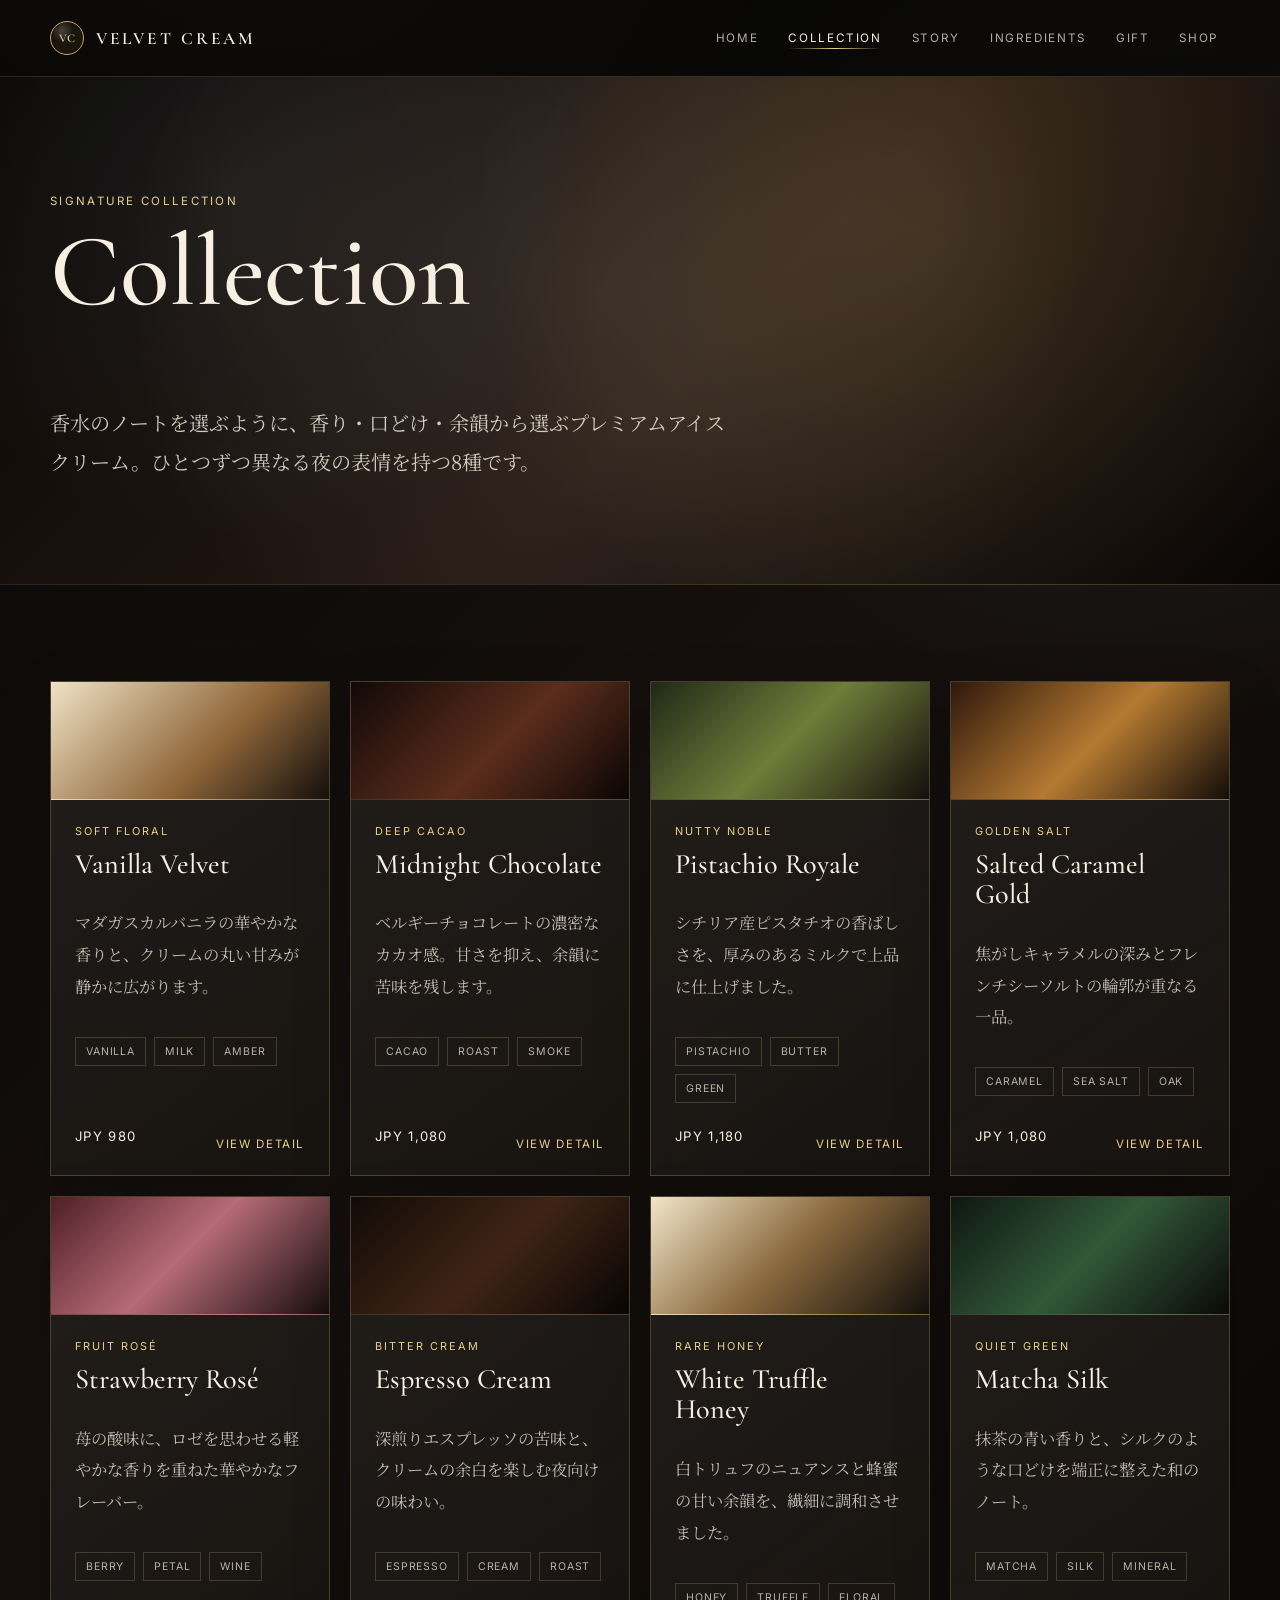
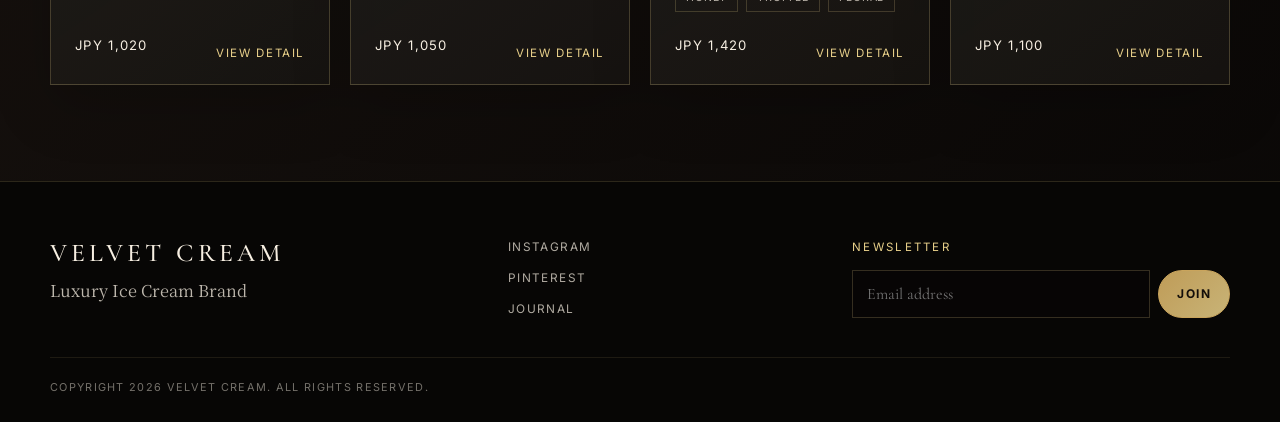
==== collection.html @ 35f9cb6b "Initial commit for VELVET CREAM website" ====
<!DOCTYPE html>
<html lang="ja">
<head>
  <meta charset="UTF-8">
  <meta name="viewport" content="width=device-width, initial-scale=1.0">
  <title>Collection | VELVET CREAM</title>
  <link rel="preconnect" href="https://fonts.googleapis.com">
  <link rel="preconnect" href="https://fonts.gstatic.com" crossorigin>
  <link href="https://fonts.googleapis.com/css2?family=Cormorant+Garamond:wght@400;500;600&family=Inter:wght@400;500;700&family=Noto+Serif+JP:wght@400;600&display=swap" rel="stylesheet">
  <link rel="stylesheet" href="styles.css">
</head>
<body><div class="site-shell">
  <header class="topbar"><div class="nav-wrap"><a class="brand-mark" href="index.html"><span class="brand-seal">VC</span>VELVET CREAM</a><button class="menu-toggle" type="button" aria-label="Open menu" aria-expanded="false"><span></span><span></span><span></span></button><nav class="main-nav"><a href="index.html">Home</a><a class="active" href="collection.html">Collection</a><a href="story.html">Story</a><a href="ingredients.html">Ingredients</a><a href="gift.html">Gift</a><a href="shop.html">Shop</a></nav></div></header>
  <main>
    <section class="page-hero"><div class="section reveal"><p class="eyebrow">Signature Collection</p><h1>Collection</h1><p class="jp lead">香水のノートを選ぶように、香り・口どけ・余韻から選ぶプレミアムアイスクリーム。ひとつずつ異なる夜の表情を持つ8種です。</p></div></section>
    <section class="section">
      <div class="card-grid four">
        <article class="flavor-card reveal" style="--swatch:linear-gradient(135deg,#efe2c5,#8e6539 58%,#15100d);"><div class="swatch"></div><p class="meta">Soft Floral</p><h3>Vanilla Velvet</h3><p class="jp">マダガスカルバニラの華やかな香りと、クリームの丸い甘みが静かに広がります。</p><div class="notes"><span>Vanilla</span><span>Milk</span><span>Amber</span></div><div class="card-foot"><span class="price">JPY 980</span><a class="soft-link" href="#">View Detail</a></div></article>
        <article class="flavor-card reveal" style="--swatch:linear-gradient(135deg,#120908,#5b2d1c 54%,#0b0605);"><div class="swatch"></div><p class="meta">Deep Cacao</p><h3>Midnight Chocolate</h3><p class="jp">ベルギーチョコレートの濃密なカカオ感。甘さを抑え、余韻に苦味を残します。</p><div class="notes"><span>Cacao</span><span>Roast</span><span>Smoke</span></div><div class="card-foot"><span class="price">JPY 1,080</span><a class="soft-link" href="#">View Detail</a></div></article>
        <article class="flavor-card reveal" style="--swatch:linear-gradient(135deg,#202817,#6f7d3a 50%,#15100d);"><div class="swatch"></div><p class="meta">Nutty Noble</p><h3>Pistachio Royale</h3><p class="jp">シチリア産ピスタチオの香ばしさを、厚みのあるミルクで上品に仕上げました。</p><div class="notes"><span>Pistachio</span><span>Butter</span><span>Green</span></div><div class="card-foot"><span class="price">JPY 1,180</span><a class="soft-link" href="#">View Detail</a></div></article>
        <article class="flavor-card reveal" style="--swatch:linear-gradient(135deg,#2f180c,#b47a32 52%,#130d08);"><div class="swatch"></div><p class="meta">Golden Salt</p><h3>Salted Caramel Gold</h3><p class="jp">焦がしキャラメルの深みとフレンチシーソルトの輪郭が重なる一品。</p><div class="notes"><span>Caramel</span><span>Sea Salt</span><span>Oak</span></div><div class="card-foot"><span class="price">JPY 1,080</span><a class="soft-link" href="#">View Detail</a></div></article>
        <article class="flavor-card reveal" style="--swatch:linear-gradient(135deg,#4f1f26,#b66b77 48%,#160d0c);"><div class="swatch"></div><p class="meta">Fruit Rosé</p><h3>Strawberry Rosé</h3><p class="jp">苺の酸味に、ロゼを思わせる軽やかな香りを重ねた華やかなフレーバー。</p><div class="notes"><span>Berry</span><span>Petal</span><span>Wine</span></div><div class="card-foot"><span class="price">JPY 1,020</span><a class="soft-link" href="#">View Detail</a></div></article>
        <article class="flavor-card reveal" style="--swatch:linear-gradient(135deg,#120b07,#3f2415 52%,#090605);"><div class="swatch"></div><p class="meta">Bitter Cream</p><h3>Espresso Cream</h3><p class="jp">深煎りエスプレッソの苦味と、クリームの余白を楽しむ夜向けの味わい。</p><div class="notes"><span>Espresso</span><span>Cream</span><span>Roast</span></div><div class="card-foot"><span class="price">JPY 1,050</span><a class="soft-link" href="#">View Detail</a></div></article>
        <article class="flavor-card reveal" style="--swatch:linear-gradient(135deg,#f1e5c8,#88673c 50%,#13100d);"><div class="swatch"></div><p class="meta">Rare Honey</p><h3>White Truffle Honey</h3><p class="jp">白トリュフのニュアンスと蜂蜜の甘い余韻を、繊細に調和させました。</p><div class="notes"><span>Honey</span><span>Truffle</span><span>Floral</span></div><div class="card-foot"><span class="price">JPY 1,420</span><a class="soft-link" href="#">View Detail</a></div></article>
        <article class="flavor-card reveal" style="--swatch:linear-gradient(135deg,#0e1710,#315839 50%,#0b0907);"><div class="swatch"></div><p class="meta">Quiet Green</p><h3>Matcha Silk</h3><p class="jp">抹茶の青い香りと、シルクのような口どけを端正に整えた和のノート。</p><div class="notes"><span>Matcha</span><span>Silk</span><span>Mineral</span></div><div class="card-foot"><span class="price">JPY 1,100</span><a class="soft-link" href="#">View Detail</a></div></article>
      </div>
    </section>
  </main>
  <footer class="footer"><div class="footer-inner"><div><h2>VELVET CREAM</h2><p class="jp">Luxury Ice Cream Brand</p></div><div class="socials"><a href="#">Instagram</a><a href="#">Pinterest</a><a href="#">Journal</a></div><div><p class="eyebrow">Newsletter</p><form class="newsletter"><input type="email" placeholder="Email address"><button class="btn" type="button">Join</button></form></div></div><div class="copyright">Copyright 2026 VELVET CREAM. All Rights Reserved.</div></footer>
</div><script src="script.js"></script></body></html>
---- styles.css ----
:root {
  --black: #080706;
  --black-soft: #12100e;
  --brown: #261812;
  --brown-soft: #3a261b;
  --cream: #f7efe2;
  --beige: #d9c7a8;
  --gold: #c9a45c;
  --gold-bright: #e8d08a;
  --ice: #a9d8e8;
  --muted: #b8aa94;
  --line: rgba(232, 208, 138, 0.22);
  --shadow: 0 26px 80px rgba(0, 0, 0, 0.36);
}

* {
  box-sizing: border-box;
}

html {
  scroll-behavior: smooth;
}

body {
  margin: 0;
  background:
    radial-gradient(circle at 20% -10%, rgba(201, 164, 92, 0.16), transparent 34rem),
    radial-gradient(circle at 90% 14%, rgba(169, 216, 232, 0.08), transparent 28rem),
    linear-gradient(135deg, var(--black), #15100d 44%, #090706);
  color: var(--cream);
  font-family: "Cormorant Garamond", Georgia, serif;
  letter-spacing: 0;
  overflow-x: hidden;
}

body.menu-open {
  overflow: hidden;
}

a {
  color: inherit;
  text-decoration: none;
}

button,
input,
select,
textarea {
  font: inherit;
}

.site-shell {
  min-height: 100vh;
  opacity: 0;
  animation: pageFade 900ms ease forwards;
}

@keyframes pageFade {
  to { opacity: 1; }
}

.topbar {
  position: fixed;
  inset: 0 0 auto;
  z-index: 50;
  border-bottom: 1px solid rgba(232, 208, 138, 0.16);
  background: rgba(8, 7, 6, 0.74);
  backdrop-filter: blur(18px);
}

.nav-wrap {
  width: min(1180px, calc(100% - 40px));
  min-height: 76px;
  margin: 0 auto;
  display: flex;
  align-items: center;
  justify-content: space-between;
  gap: 28px;
}

.brand-mark {
  display: inline-flex;
  align-items: center;
  gap: 12px;
  letter-spacing: 0.18em;
  font-size: 1.08rem;
  font-weight: 600;
  text-transform: uppercase;
}

.brand-seal {
  width: 34px;
  height: 34px;
  border: 1px solid var(--gold);
  border-radius: 50%;
  display: grid;
  place-items: center;
  color: var(--gold-bright);
  font-size: 0.74rem;
  letter-spacing: 0;
  background: radial-gradient(circle at 35% 28%, rgba(255,255,255,0.2), transparent 36%), rgba(201,164,92,0.08);
}

.main-nav {
  display: flex;
  align-items: center;
  gap: 6px;
}

.main-nav a {
  position: relative;
  padding: 10px 12px;
  color: rgba(247, 239, 226, 0.72);
  font-family: Inter, Arial, sans-serif;
  font-size: 0.73rem;
  letter-spacing: 0.14em;
  text-transform: uppercase;
  transition: color 220ms ease;
}

.main-nav a::after {
  content: "";
  position: absolute;
  left: 12px;
  right: 12px;
  bottom: 6px;
  height: 1px;
  background: linear-gradient(90deg, transparent, var(--gold-bright), transparent);
  transform: scaleX(0);
  transition: transform 260ms ease;
}

.main-nav a:hover,
.main-nav a.active {
  color: var(--cream);
}

.main-nav a:hover::after,
.main-nav a.active::after {
  transform: scaleX(1);
}

.menu-toggle {
  display: none;
  width: 42px;
  height: 42px;
  border: 1px solid var(--line);
  background: rgba(247, 239, 226, 0.04);
  color: var(--cream);
  border-radius: 50%;
  cursor: pointer;
}

.menu-toggle span {
  display: block;
  width: 18px;
  height: 1px;
  margin: 5px auto;
  background: var(--cream);
  transition: transform 220ms ease, opacity 220ms ease;
}

.menu-open .menu-toggle span:nth-child(1) {
  transform: translateY(6px) rotate(45deg);
}

.menu-open .menu-toggle span:nth-child(2) {
  opacity: 0;
}

.menu-open .menu-toggle span:nth-child(3) {
  transform: translateY(-6px) rotate(-45deg);
}

main {
  padding-top: 76px;
}

.section {
  width: min(1180px, calc(100% - 40px));
  margin: 0 auto;
  padding: 96px 0;
}

.section.compact {
  padding: 64px 0;
}

.eyebrow {
  margin: 0 0 16px;
  color: var(--gold-bright);
  font-family: Inter, Arial, sans-serif;
  font-size: 0.72rem;
  letter-spacing: 0.2em;
  text-transform: uppercase;
}

h1,
h2,
h3,
p {
  margin-top: 0;
}

h1,
h2,
h3 {
  font-weight: 500;
}

h1 {
  max-width: 820px;
  font-size: clamp(3.1rem, 8vw, 7.3rem);
  line-height: 0.92;
  letter-spacing: 0;
}

h2 {
  font-size: clamp(2.3rem, 4.6vw, 4.8rem);
  line-height: 1;
}

h3 {
  font-size: clamp(1.42rem, 2.2vw, 2.2rem);
  line-height: 1.08;
}

.jp {
  color: rgba(247, 239, 226, 0.76);
  font-family: "Noto Serif JP", "Hiragino Mincho ProN", serif;
  font-size: 1.02rem;
  line-height: 1.95;
}

.lead {
  max-width: 680px;
  color: rgba(247, 239, 226, 0.82);
  font-size: clamp(1.04rem, 2vw, 1.26rem);
}

.hero {
  position: relative;
  min-height: calc(100vh - 76px);
  display: grid;
  align-items: center;
  overflow: hidden;
  border-bottom: 1px solid rgba(232, 208, 138, 0.12);
}

.hero::before {
  content: "";
  position: absolute;
  inset: -20%;
  background:
    radial-gradient(circle at 24% 26%, rgba(201, 164, 92, 0.34), transparent 26rem),
    radial-gradient(circle at 74% 38%, rgba(247, 239, 226, 0.14), transparent 22rem),
    radial-gradient(circle at 62% 80%, rgba(169, 216, 232, 0.12), transparent 24rem),
    linear-gradient(120deg, rgba(8,7,6,0.96), rgba(38,24,18,0.72), rgba(8,7,6,0.9));
  animation: lightDrift 14s ease-in-out infinite alternate;
}

.hero::after {
  content: "";
  position: absolute;
  inset: 0;
  background:
    linear-gradient(90deg, rgba(8,7,6,0.92) 0%, rgba(8,7,6,0.52) 52%, rgba(8,7,6,0.84) 100%),
    repeating-linear-gradient(90deg, rgba(247,239,226,0.025) 0 1px, transparent 1px 84px);
  pointer-events: none;
}

@keyframes lightDrift {
  from { transform: translate3d(-1.6%, -1%, 0) scale(1); }
  to { transform: translate3d(2.2%, 1.4%, 0) scale(1.04); }
}

.hero-inner {
  position: relative;
  z-index: 2;
  width: min(1180px, calc(100% - 40px));
  margin: 0 auto;
  padding: 70px 0 80px;
  display: grid;
  grid-template-columns: minmax(0, 1.06fr) minmax(320px, 0.72fr);
  gap: 54px;
  align-items: center;
}

.hero-copy {
  max-width: 760px;
}

.hero-actions,
.button-row {
  display: flex;
  flex-wrap: wrap;
  gap: 14px;
  margin-top: 34px;
}

.btn {
  display: inline-flex;
  align-items: center;
  justify-content: center;
  min-height: 48px;
  padding: 0 24px;
  border: 1px solid var(--gold);
  border-radius: 999px;
  background: linear-gradient(135deg, rgba(201,164,92,0.95), rgba(232,208,138,0.86));
  color: #130e09;
  font-family: Inter, Arial, sans-serif;
  font-size: 0.75rem;
  font-weight: 700;
  letter-spacing: 0.12em;
  text-transform: uppercase;
  box-shadow: 0 0 0 rgba(232,208,138,0);
  transition: transform 220ms ease, box-shadow 220ms ease, border-color 220ms ease;
}

.btn:hover {
  transform: translateY(-2px);
  box-shadow: 0 0 34px rgba(232, 208, 138, 0.24);
}

.btn.secondary {
  background: rgba(247, 239, 226, 0.03);
  color: var(--cream);
  border-color: rgba(232, 208, 138, 0.42);
}

.btn.secondary:hover {
  border-color: var(--gold-bright);
}

.product-portrait {
  position: relative;
  min-height: 560px;
  display: grid;
  place-items: center;
}

.pint {
  position: relative;
  width: min(360px, 82vw);
  aspect-ratio: 0.68;
  border: 1px solid rgba(232, 208, 138, 0.34);
  border-radius: 50% 50% 12px 12px / 10% 10% 12px 12px;
  background:
    radial-gradient(ellipse at 42% 12%, rgba(247,239,226,0.42), transparent 22%),
    linear-gradient(115deg, rgba(247,239,226,0.13), transparent 28%),
    linear-gradient(150deg, #1d120d, #392216 50%, #100b08);
  box-shadow: var(--shadow), inset 0 0 70px rgba(201,164,92,0.12);
  overflow: hidden;
}

.pint::before {
  content: "";
  position: absolute;
  left: -5%;
  right: -5%;
  top: 11%;
  height: 20%;
  border-block: 1px solid rgba(232, 208, 138, 0.35);
  background: linear-gradient(90deg, rgba(201,164,92,0.08), rgba(247,239,226,0.16), rgba(201,164,92,0.08));
}

.pint-label {
  position: absolute;
  inset: 35% 12% auto;
  min-height: 180px;
  display: grid;
  place-items: center;
  text-align: center;
  border: 1px solid rgba(232, 208, 138, 0.36);
  background: rgba(8,7,6,0.42);
}

.pint-label strong {
  display: block;
  font-size: 2.05rem;
  line-height: 0.95;
  letter-spacing: 0.14em;
  text-transform: uppercase;
}

.pint-label span {
  display: block;
  margin-top: 18px;
  color: var(--gold-bright);
  font-family: Inter, Arial, sans-serif;
  font-size: 0.66rem;
  letter-spacing: 0.2em;
  text-transform: uppercase;
}

.orbital-note {
  position: absolute;
  width: 142px;
  min-height: 142px;
  display: grid;
  place-items: center;
  padding: 18px;
  border: 1px solid rgba(232, 208, 138, 0.24);
  border-radius: 50%;
  background: rgba(8, 7, 6, 0.5);
  color: rgba(247,239,226,0.75);
  font-family: Inter, Arial, sans-serif;
  font-size: 0.62rem;
  letter-spacing: 0.16em;
  line-height: 1.6;
  text-align: center;
  text-transform: uppercase;
  backdrop-filter: blur(10px);
}

.orbital-note.one { left: 0; top: 16%; }
.orbital-note.two { right: 0; bottom: 20%; border-color: rgba(169,216,232,0.26); }

.split,
.two-col {
  display: grid;
  grid-template-columns: 0.9fr 1.1fr;
  gap: 64px;
  align-items: start;
}

.section-head {
  display: flex;
  justify-content: space-between;
  align-items: end;
  gap: 32px;
  margin-bottom: 36px;
}

.section-head p {
  max-width: 520px;
}

.card-grid {
  display: grid;
  grid-template-columns: repeat(3, minmax(0, 1fr));
  gap: 20px;
}

.card-grid.four {
  grid-template-columns: repeat(4, minmax(0, 1fr));
}

.lux-card,
.flavor-card,
.gift-card,
.ingredient-card,
.info-panel,
.form-panel {
  position: relative;
  border: 1px solid var(--line);
  background:
    linear-gradient(145deg, rgba(247,239,226,0.07), rgba(247,239,226,0.02)),
    rgba(18, 16, 14, 0.78);
  box-shadow: 0 22px 55px rgba(0,0,0,0.18);
  transition: transform 260ms ease, border-color 260ms ease, box-shadow 260ms ease;
}

.lux-card:hover,
.flavor-card:hover,
.gift-card:hover,
.ingredient-card:hover {
  transform: translateY(-6px);
  border-color: rgba(232,208,138,0.48);
  box-shadow: 0 30px 70px rgba(0,0,0,0.32);
}

.lux-card {
  min-height: 250px;
  padding: 28px;
}

.texture-top {
  height: 132px;
  margin: -28px -28px 26px;
  border-bottom: 1px solid var(--line);
  background:
    radial-gradient(circle at 32% 38%, rgba(247,239,226,0.3), transparent 24%),
    radial-gradient(circle at 72% 42%, rgba(201,164,92,0.24), transparent 26%),
    linear-gradient(135deg, #21140f, #64412a 48%, #100b08);
}

.texture-top.chocolate { background: radial-gradient(circle at 38% 38%, rgba(232,208,138,0.18), transparent 26%), linear-gradient(135deg, #160c08, #4b2818 54%, #0b0705); }
.texture-top.gold { background: radial-gradient(circle at 70% 34%, rgba(247,239,226,0.24), transparent 24%), linear-gradient(135deg, #2b1a0e, #9a6a2e 52%, #17100a); }
.texture-top.ice { background: radial-gradient(circle at 34% 36%, rgba(169,216,232,0.36), transparent 22%), linear-gradient(135deg, #101516, #3c4c48 52%, #0d0907); }

.meta {
  color: var(--gold-bright);
  font-family: Inter, Arial, sans-serif;
  font-size: 0.68rem;
  letter-spacing: 0.18em;
  text-transform: uppercase;
}

.price {
  color: var(--cream);
  font-family: Inter, Arial, sans-serif;
  font-size: 0.82rem;
  letter-spacing: 0.1em;
}

.soft-link {
  display: inline-flex;
  margin-top: 16px;
  color: var(--gold-bright);
  font-family: Inter, Arial, sans-serif;
  font-size: 0.72rem;
  letter-spacing: 0.14em;
  text-transform: uppercase;
}

.mood-grid {
  display: grid;
  grid-template-columns: 1.2fr 0.8fr 1fr;
  grid-auto-rows: 180px;
  gap: 18px;
}

.mood {
  position: relative;
  overflow: hidden;
  border: 1px solid var(--line);
  background:
    radial-gradient(circle at var(--x, 50%) var(--y, 50%), rgba(247,239,226,0.22), transparent 24%),
    linear-gradient(135deg, var(--a, #1d120d), var(--b, #614026));
}

.mood.large {
  grid-row: span 2;
}

.mood::after {
  content: attr(data-label);
  position: absolute;
  left: 20px;
  bottom: 18px;
  color: rgba(247,239,226,0.75);
  font-family: Inter, Arial, sans-serif;
  font-size: 0.68rem;
  letter-spacing: 0.16em;
  text-transform: uppercase;
}

.page-hero {
  position: relative;
  overflow: hidden;
  border-bottom: 1px solid rgba(232,208,138,0.12);
  background:
    radial-gradient(circle at 72% 30%, rgba(201,164,92,0.18), transparent 28rem),
    radial-gradient(circle at 18% 22%, rgba(169,216,232,0.08), transparent 22rem),
    linear-gradient(135deg, #090706, #231711 55%, #090706);
}

.page-hero::before {
  content: "";
  position: absolute;
  inset: -18%;
  background: radial-gradient(circle at 48% 44%, rgba(247,239,226,0.1), transparent 30rem);
  animation: lightDrift 16s ease-in-out infinite alternate;
}

.page-hero .section {
  position: relative;
  z-index: 1;
  padding-top: 118px;
  padding-bottom: 82px;
}

.flavor-card,
.ingredient-card,
.gift-card {
  min-height: 390px;
  padding: 24px;
  display: flex;
  flex-direction: column;
}

.flavor-card .swatch,
.ingredient-card .swatch,
.gift-card .swatch {
  height: 118px;
  margin: -24px -24px 24px;
  border-bottom: 1px solid var(--line);
  background: var(--swatch);
}

.notes {
  display: flex;
  flex-wrap: wrap;
  gap: 8px;
  margin: 18px 0;
}

.notes span {
  border: 1px solid rgba(232,208,138,0.2);
  padding: 7px 10px;
  color: rgba(247,239,226,0.72);
  font-family: Inter, Arial, sans-serif;
  font-size: 0.66rem;
  letter-spacing: 0.08em;
  text-transform: uppercase;
}

.card-foot {
  margin-top: auto;
  display: flex;
  justify-content: space-between;
  align-items: center;
  gap: 14px;
}

.timeline {
  display: grid;
  gap: 18px;
}

.timeline-item {
  display: grid;
  grid-template-columns: 160px 1fr;
  gap: 28px;
  padding: 28px 0;
  border-top: 1px solid var(--line);
}

.timeline-item:last-child {
  border-bottom: 1px solid var(--line);
}

.timeline-item strong {
  color: var(--gold-bright);
  font-family: Inter, Arial, sans-serif;
  font-size: 0.74rem;
  letter-spacing: 0.16em;
  text-transform: uppercase;
}

.quote-band,
.cta-band {
  position: relative;
  overflow: hidden;
  border-block: 1px solid rgba(232,208,138,0.16);
  background:
    radial-gradient(circle at 72% 28%, rgba(169,216,232,0.08), transparent 28rem),
    linear-gradient(135deg, rgba(58,38,27,0.72), rgba(8,7,6,0.92));
}

.quote-band .section,
.cta-band .section {
  text-align: center;
}

.quote-band h2,
.cta-band h2 {
  max-width: 900px;
  margin-inline: auto;
}

.spec-list {
  display: grid;
  gap: 12px;
  margin-top: 22px;
}

.spec-row {
  display: flex;
  justify-content: space-between;
  gap: 18px;
  padding-bottom: 12px;
  border-bottom: 1px solid rgba(232,208,138,0.14);
  color: rgba(247,239,226,0.74);
  font-family: Inter, Arial, sans-serif;
  font-size: 0.76rem;
  letter-spacing: 0.08em;
  text-transform: uppercase;
}

.info-grid {
  display: grid;
  grid-template-columns: repeat(2, minmax(0, 1fr));
  gap: 20px;
}

.info-panel,
.form-panel {
  padding: 30px;
}

.faq-list details {
  border-top: 1px solid var(--line);
  padding: 18px 0;
}

.faq-list details:last-child {
  border-bottom: 1px solid var(--line);
}

.faq-list summary {
  cursor: pointer;
  color: var(--cream);
  font-family: Inter, Arial, sans-serif;
  font-size: 0.8rem;
  letter-spacing: 0.12em;
  text-transform: uppercase;
}

.faq-list p {
  margin: 14px 0 0;
}

.field-grid {
  display: grid;
  grid-template-columns: repeat(2, minmax(0, 1fr));
  gap: 14px;
}

.field {
  display: grid;
  gap: 8px;
  margin-bottom: 14px;
}

.field.full {
  grid-column: 1 / -1;
}

label {
  color: var(--gold-bright);
  font-family: Inter, Arial, sans-serif;
  font-size: 0.68rem;
  letter-spacing: 0.14em;
  text-transform: uppercase;
}

input,
select,
textarea {
  width: 100%;
  border: 1px solid rgba(232,208,138,0.2);
  background: rgba(8, 7, 6, 0.42);
  color: var(--cream);
  padding: 13px 14px;
  outline: none;
  border-radius: 0;
}

textarea {
  min-height: 126px;
  resize: vertical;
}

input:focus,
select:focus,
textarea:focus {
  border-color: rgba(232,208,138,0.58);
  box-shadow: 0 0 24px rgba(232,208,138,0.1);
}

.footer {
  border-top: 1px solid rgba(232,208,138,0.16);
  background: #070605;
}

.footer-inner {
  width: min(1180px, calc(100% - 40px));
  margin: 0 auto;
  padding: 58px 0 34px;
  display: grid;
  grid-template-columns: 1.1fr 0.8fr 1fr;
  gap: 42px;
}

.footer h2 {
  margin-bottom: 10px;
  font-size: 1.6rem;
  letter-spacing: 0.16em;
  text-transform: uppercase;
}

.footer-links,
.socials {
  display: grid;
  gap: 10px;
}

.footer a {
  color: rgba(247,239,226,0.7);
  font-family: Inter, Arial, sans-serif;
  font-size: 0.74rem;
  letter-spacing: 0.12em;
  text-transform: uppercase;
}

.newsletter {
  display: flex;
  gap: 8px;
}

.newsletter input {
  min-width: 0;
}

.newsletter .btn {
  min-height: 46px;
  padding-inline: 18px;
}

.copyright {
  width: min(1180px, calc(100% - 40px));
  margin: 0 auto;
  padding: 22px 0 28px;
  border-top: 1px solid rgba(232,208,138,0.1);
  color: rgba(247,239,226,0.46);
  font-family: Inter, Arial, sans-serif;
  font-size: 0.68rem;
  letter-spacing: 0.12em;
  text-transform: uppercase;
}

.reveal {
  opacity: 0;
  transform: translateY(22px);
  transition: opacity 720ms ease, transform 720ms ease;
}

.reveal.visible {
  opacity: 1;
  transform: translateY(0);
}

@media (max-width: 980px) {
  .menu-toggle {
    display: block;
  }

  .main-nav {
    position: fixed;
    inset: 76px 0 auto;
    display: grid;
    gap: 0;
    padding: 22px;
    border-bottom: 1px solid rgba(232,208,138,0.18);
    background: rgba(8, 7, 6, 0.96);
    transform: translateY(-120%);
    transition: transform 260ms ease;
  }

  .menu-open .main-nav {
    transform: translateY(0);
  }

  .main-nav a {
    padding: 16px 4px;
    border-bottom: 1px solid rgba(232,208,138,0.1);
  }

  .hero-inner,
  .split,
  .two-col,
  .footer-inner {
    grid-template-columns: 1fr;
  }

  .hero-inner {
    padding-top: 54px;
  }

  .product-portrait {
    min-height: 460px;
  }

  .orbital-note.one { left: 2%; top: 8%; }
  .orbital-note.two { right: 2%; bottom: 8%; }

  .card-grid,
  .card-grid.four,
  .info-grid {
    grid-template-columns: repeat(2, minmax(0, 1fr));
  }

  .mood-grid {
    grid-template-columns: 1fr 1fr;
  }
}

@media (max-width: 640px) {
  .nav-wrap,
  .section,
  .hero-inner,
  .footer-inner,
  .copyright {
    width: min(100% - 28px, 1180px);
  }

  .brand-mark {
    font-size: 0.9rem;
    gap: 9px;
  }

  .brand-seal {
    width: 30px;
    height: 30px;
  }

  .section {
    padding: 72px 0;
  }

  .page-hero .section {
    padding-top: 88px;
    padding-bottom: 66px;
  }

  .hero {
    min-height: auto;
  }

  .hero-inner {
    gap: 24px;
    padding-bottom: 56px;
  }

  h1 {
    font-size: clamp(3rem, 16vw, 4.5rem);
  }

  .product-portrait {
    min-height: 390px;
  }

  .pint {
    width: min(280px, 78vw);
  }

  .pint-label strong {
    font-size: 1.48rem;
  }

  .orbital-note {
    width: 110px;
    min-height: 110px;
    padding: 12px;
    font-size: 0.52rem;
  }

  .section-head {
    display: block;
  }

  .card-grid,
  .card-grid.four,
  .info-grid,
  .field-grid,
  .mood-grid {
    grid-template-columns: 1fr;
  }

  .mood-grid {
    grid-auto-rows: 150px;
  }

  .timeline-item {
    grid-template-columns: 1fr;
    gap: 10px;
  }

  .card-foot {
    align-items: flex-start;
    flex-direction: column;
  }

  .newsletter {
    display: grid;
  }
}
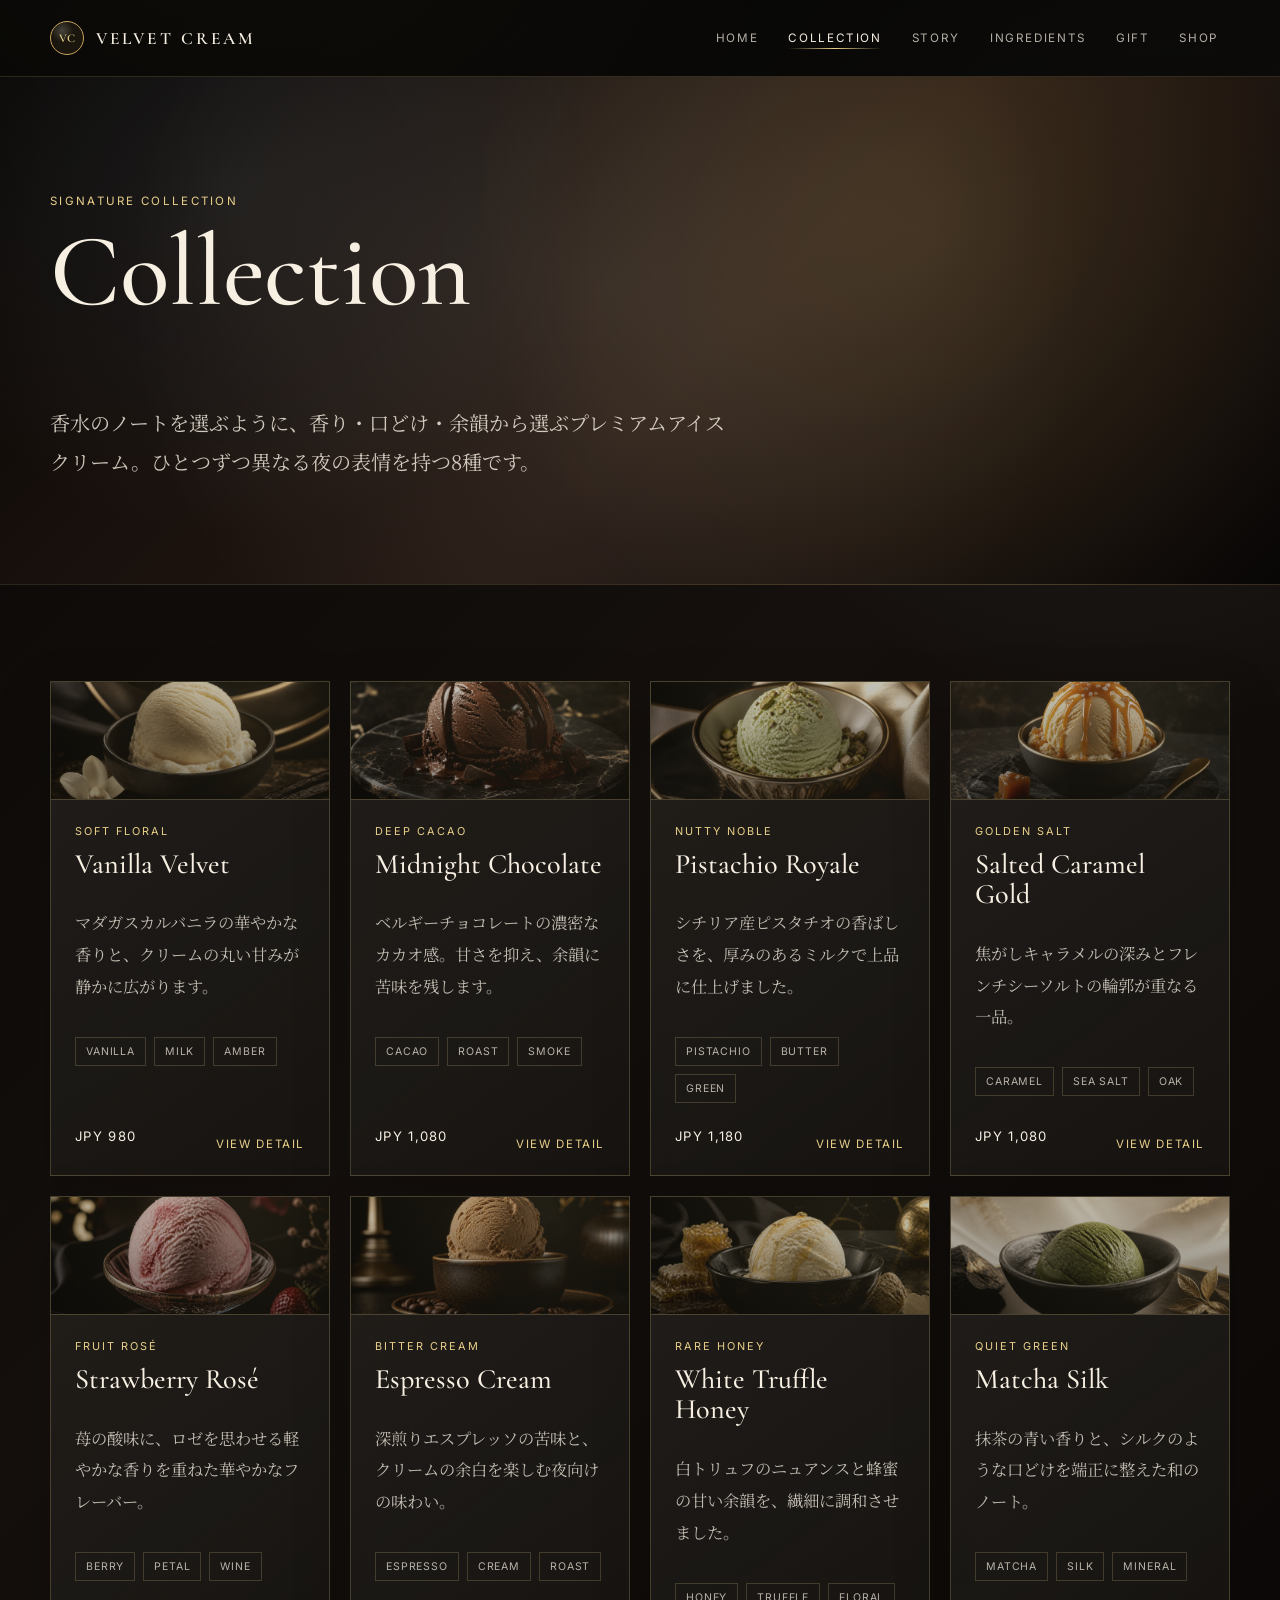
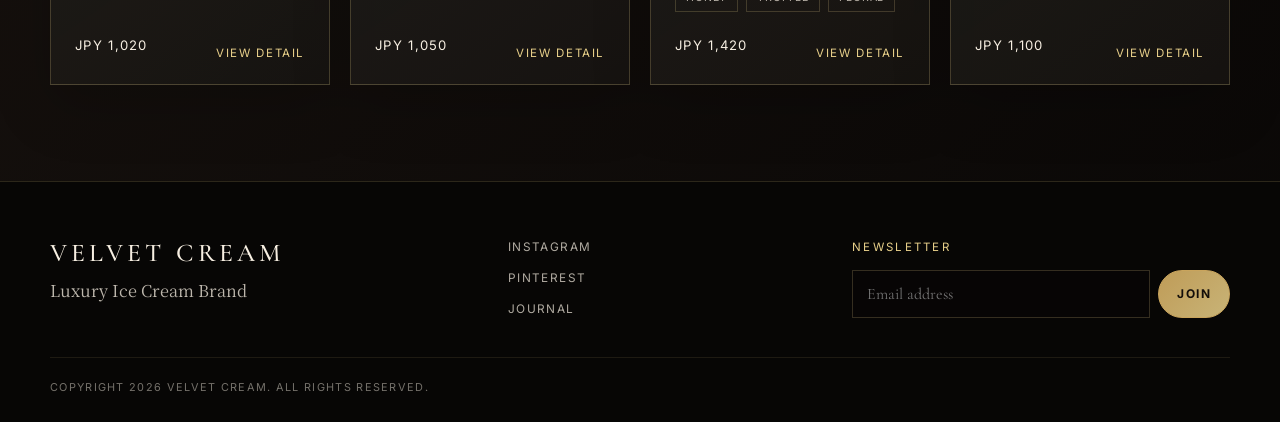
==== commit dea61125: "Add luxury visual assets for VELVET CREAM" ====
--- a/collection.html
+++ b/collection.html
@@ -15,14 +15,14 @@
     <section class="page-hero"><div class="section reveal"><p class="eyebrow">Signature Collection</p><h1>Collection</h1><p class="jp lead">香水のノートを選ぶように、香り・口どけ・余韻から選ぶプレミアムアイスクリーム。ひとつずつ異なる夜の表情を持つ8種です。</p></div></section>
     <section class="section">
       <div class="card-grid four">
-        <article class="flavor-card reveal" style="--swatch:linear-gradient(135deg,#efe2c5,#8e6539 58%,#15100d);"><div class="swatch"></div><p class="meta">Soft Floral</p><h3>Vanilla Velvet</h3><p class="jp">マダガスカルバニラの華やかな香りと、クリームの丸い甘みが静かに広がります。</p><div class="notes"><span>Vanilla</span><span>Milk</span><span>Amber</span></div><div class="card-foot"><span class="price">JPY 980</span><a class="soft-link" href="#">View Detail</a></div></article>
-        <article class="flavor-card reveal" style="--swatch:linear-gradient(135deg,#120908,#5b2d1c 54%,#0b0605);"><div class="swatch"></div><p class="meta">Deep Cacao</p><h3>Midnight Chocolate</h3><p class="jp">ベルギーチョコレートの濃密なカカオ感。甘さを抑え、余韻に苦味を残します。</p><div class="notes"><span>Cacao</span><span>Roast</span><span>Smoke</span></div><div class="card-foot"><span class="price">JPY 1,080</span><a class="soft-link" href="#">View Detail</a></div></article>
-        <article class="flavor-card reveal" style="--swatch:linear-gradient(135deg,#202817,#6f7d3a 50%,#15100d);"><div class="swatch"></div><p class="meta">Nutty Noble</p><h3>Pistachio Royale</h3><p class="jp">シチリア産ピスタチオの香ばしさを、厚みのあるミルクで上品に仕上げました。</p><div class="notes"><span>Pistachio</span><span>Butter</span><span>Green</span></div><div class="card-foot"><span class="price">JPY 1,180</span><a class="soft-link" href="#">View Detail</a></div></article>
-        <article class="flavor-card reveal" style="--swatch:linear-gradient(135deg,#2f180c,#b47a32 52%,#130d08);"><div class="swatch"></div><p class="meta">Golden Salt</p><h3>Salted Caramel Gold</h3><p class="jp">焦がしキャラメルの深みとフレンチシーソルトの輪郭が重なる一品。</p><div class="notes"><span>Caramel</span><span>Sea Salt</span><span>Oak</span></div><div class="card-foot"><span class="price">JPY 1,080</span><a class="soft-link" href="#">View Detail</a></div></article>
-        <article class="flavor-card reveal" style="--swatch:linear-gradient(135deg,#4f1f26,#b66b77 48%,#160d0c);"><div class="swatch"></div><p class="meta">Fruit Rosé</p><h3>Strawberry Rosé</h3><p class="jp">苺の酸味に、ロゼを思わせる軽やかな香りを重ねた華やかなフレーバー。</p><div class="notes"><span>Berry</span><span>Petal</span><span>Wine</span></div><div class="card-foot"><span class="price">JPY 1,020</span><a class="soft-link" href="#">View Detail</a></div></article>
-        <article class="flavor-card reveal" style="--swatch:linear-gradient(135deg,#120b07,#3f2415 52%,#090605);"><div class="swatch"></div><p class="meta">Bitter Cream</p><h3>Espresso Cream</h3><p class="jp">深煎りエスプレッソの苦味と、クリームの余白を楽しむ夜向けの味わい。</p><div class="notes"><span>Espresso</span><span>Cream</span><span>Roast</span></div><div class="card-foot"><span class="price">JPY 1,050</span><a class="soft-link" href="#">View Detail</a></div></article>
-        <article class="flavor-card reveal" style="--swatch:linear-gradient(135deg,#f1e5c8,#88673c 50%,#13100d);"><div class="swatch"></div><p class="meta">Rare Honey</p><h3>White Truffle Honey</h3><p class="jp">白トリュフのニュアンスと蜂蜜の甘い余韻を、繊細に調和させました。</p><div class="notes"><span>Honey</span><span>Truffle</span><span>Floral</span></div><div class="card-foot"><span class="price">JPY 1,420</span><a class="soft-link" href="#">View Detail</a></div></article>
-        <article class="flavor-card reveal" style="--swatch:linear-gradient(135deg,#0e1710,#315839 50%,#0b0907);"><div class="swatch"></div><p class="meta">Quiet Green</p><h3>Matcha Silk</h3><p class="jp">抹茶の青い香りと、シルクのような口どけを端正に整えた和のノート。</p><div class="notes"><span>Matcha</span><span>Silk</span><span>Mineral</span></div><div class="card-foot"><span class="price">JPY 1,100</span><a class="soft-link" href="#">View Detail</a></div></article>
+        <article class="flavor-card reveal"><div class="swatch"><img src="assets/visuals/flavor-vanilla.png" alt="Premium vanilla ice cream scoop in a black ceramic bowl"></div><p class="meta">Soft Floral</p><h3>Vanilla Velvet</h3><p class="jp">マダガスカルバニラの華やかな香りと、クリームの丸い甘みが静かに広がります。</p><div class="notes"><span>Vanilla</span><span>Milk</span><span>Amber</span></div><div class="card-foot"><span class="price">JPY 980</span><a class="soft-link" href="#">View Detail</a></div></article>
+        <article class="flavor-card reveal"><div class="swatch"><img src="assets/visuals/flavor-chocolate.png" alt="Luxury dark chocolate ice cream scoop with glossy chocolate sauce"></div><p class="meta">Deep Cacao</p><h3>Midnight Chocolate</h3><p class="jp">ベルギーチョコレートの濃密なカカオ感。甘さを抑え、余韻に苦味を残します。</p><div class="notes"><span>Cacao</span><span>Roast</span><span>Smoke</span></div><div class="card-foot"><span class="price">JPY 1,080</span><a class="soft-link" href="#">View Detail</a></div></article>
+        <article class="flavor-card reveal"><div class="swatch"><img src="assets/visuals/flavor-pistachio.png" alt="Premium pistachio ice cream scoop with crushed pistachios"></div><p class="meta">Nutty Noble</p><h3>Pistachio Royale</h3><p class="jp">シチリア産ピスタチオの香ばしさを、厚みのあるミルクで上品に仕上げました。</p><div class="notes"><span>Pistachio</span><span>Butter</span><span>Green</span></div><div class="card-foot"><span class="price">JPY 1,180</span><a class="soft-link" href="#">View Detail</a></div></article>
+        <article class="flavor-card reveal"><div class="swatch"><img src="assets/visuals/flavor-caramel.png" alt="Luxury salted caramel ice cream with caramel drizzle and a gold spoon"></div><p class="meta">Golden Salt</p><h3>Salted Caramel Gold</h3><p class="jp">焦がしキャラメルの深みとフレンチシーソルトの輪郭が重なる一品。</p><div class="notes"><span>Caramel</span><span>Sea Salt</span><span>Oak</span></div><div class="card-foot"><span class="price">JPY 1,080</span><a class="soft-link" href="#">View Detail</a></div></article>
+        <article class="flavor-card reveal"><div class="swatch"><img src="assets/visuals/flavor-strawberry.png" alt="Elegant pale rose strawberry ice cream scoop on a dark luxury background"></div><p class="meta">Fruit Rosé</p><h3>Strawberry Rosé</h3><p class="jp">苺の酸味に、ロゼを思わせる軽やかな香りを重ねた華やかなフレーバー。</p><div class="notes"><span>Berry</span><span>Petal</span><span>Wine</span></div><div class="card-foot"><span class="price">JPY 1,020</span><a class="soft-link" href="#">View Detail</a></div></article>
+        <article class="flavor-card reveal"><div class="swatch"><img src="assets/visuals/flavor-espresso.png" alt="Luxury espresso ice cream scoop with coffee beans"></div><p class="meta">Bitter Cream</p><h3>Espresso Cream</h3><p class="jp">深煎りエスプレッソの苦味と、クリームの余白を楽しむ夜向けの味わい。</p><div class="notes"><span>Espresso</span><span>Cream</span><span>Roast</span></div><div class="card-foot"><span class="price">JPY 1,050</span><a class="soft-link" href="#">View Detail</a></div></article>
+        <article class="flavor-card reveal"><div class="swatch"><img src="assets/visuals/flavor-honey.png" alt="Premium cream ice cream with honey drizzle on dark marble"></div><p class="meta">Rare Honey</p><h3>White Truffle Honey</h3><p class="jp">白トリュフのニュアンスと蜂蜜の甘い余韻を、繊細に調和させました。</p><div class="notes"><span>Honey</span><span>Truffle</span><span>Floral</span></div><div class="card-foot"><span class="price">JPY 1,420</span><a class="soft-link" href="#">View Detail</a></div></article>
+        <article class="flavor-card reveal"><div class="swatch"><img src="assets/visuals/flavor-matcha.png" alt="Luxury matcha ice cream scoop in a black ceramic bowl"></div><p class="meta">Quiet Green</p><h3>Matcha Silk</h3><p class="jp">抹茶の青い香りと、シルクのような口どけを端正に整えた和のノート。</p><div class="notes"><span>Matcha</span><span>Silk</span><span>Mineral</span></div><div class="card-foot"><span class="price">JPY 1,100</span><a class="soft-link" href="#">View Detail</a></div></article>
       </div>
     </section>
   </main>
--- a/styles.css
+++ b/styles.css
@@ -334,87 +334,62 @@
 
 .product-portrait {
   position: relative;
-  min-height: 560px;
+  width: min(440px, 100%);
+  aspect-ratio: 4 / 5;
+  justify-self: center;
+  min-height: 0;
   display: grid;
   place-items: center;
 }
 
-.pint {
-  position: relative;
-  width: min(360px, 82vw);
-  aspect-ratio: 0.68;
-  border: 1px solid rgba(232, 208, 138, 0.34);
-  border-radius: 50% 50% 12px 12px / 10% 10% 12px 12px;
-  background:
-    radial-gradient(ellipse at 42% 12%, rgba(247,239,226,0.42), transparent 22%),
-    linear-gradient(115deg, rgba(247,239,226,0.13), transparent 28%),
-    linear-gradient(150deg, #1d120d, #392216 50%, #100b08);
-  box-shadow: var(--shadow), inset 0 0 70px rgba(201,164,92,0.12);
+.product-portrait,
+.visual-frame,
+.panel-visual,
+.texture-top,
+.swatch,
+.mood {
+  isolation: isolate;
+}
+
+.product-portrait img,
+.visual-frame img,
+.panel-visual img,
+.texture-top img,
+.swatch img,
+.mood img {
+  width: 100%;
+  height: 100%;
+  display: block;
+  object-fit: cover;
+}
+
+.product-portrait {
   overflow: hidden;
-}
-
-.pint::before {
+  border: 1px solid rgba(232, 208, 138, 0.28);
+  background: #090706;
+  box-shadow: var(--shadow);
+}
+
+.product-portrait img {
+  object-position: 72% 50%;
+  filter: saturate(0.82) contrast(1.06) brightness(0.82);
+}
+
+.product-portrait::after,
+.visual-frame::after,
+.panel-visual::after,
+.texture-top::after,
+.swatch::after,
+.mood::before {
   content: "";
   position: absolute;
-  left: -5%;
-  right: -5%;
-  top: 11%;
-  height: 20%;
-  border-block: 1px solid rgba(232, 208, 138, 0.35);
-  background: linear-gradient(90deg, rgba(201,164,92,0.08), rgba(247,239,226,0.16), rgba(201,164,92,0.08));
-}
-
-.pint-label {
-  position: absolute;
-  inset: 35% 12% auto;
-  min-height: 180px;
-  display: grid;
-  place-items: center;
-  text-align: center;
-  border: 1px solid rgba(232, 208, 138, 0.36);
-  background: rgba(8,7,6,0.42);
-}
-
-.pint-label strong {
-  display: block;
-  font-size: 2.05rem;
-  line-height: 0.95;
-  letter-spacing: 0.14em;
-  text-transform: uppercase;
-}
-
-.pint-label span {
-  display: block;
-  margin-top: 18px;
-  color: var(--gold-bright);
-  font-family: Inter, Arial, sans-serif;
-  font-size: 0.66rem;
-  letter-spacing: 0.2em;
-  text-transform: uppercase;
-}
-
-.orbital-note {
-  position: absolute;
-  width: 142px;
-  min-height: 142px;
-  display: grid;
-  place-items: center;
-  padding: 18px;
-  border: 1px solid rgba(232, 208, 138, 0.24);
-  border-radius: 50%;
-  background: rgba(8, 7, 6, 0.5);
-  color: rgba(247,239,226,0.75);
-  font-family: Inter, Arial, sans-serif;
-  font-size: 0.62rem;
-  letter-spacing: 0.16em;
-  line-height: 1.6;
-  text-align: center;
-  text-transform: uppercase;
-  backdrop-filter: blur(10px);
-}
-
-.orbital-note.one { left: 0; top: 16%; }
-.orbital-note.two { right: 0; bottom: 20%; border-color: rgba(169,216,232,0.26); }
+  inset: 0;
+  z-index: 1;
+  pointer-events: none;
+  background:
+    linear-gradient(180deg, rgba(8,7,6,0.04), rgba(8,7,6,0.32)),
+    radial-gradient(circle at 70% 24%, rgba(232,208,138,0.14), transparent 24rem);
+}
 
 .split,
 .two-col {
@@ -476,6 +451,8 @@
 }
 
 .texture-top {
+  position: relative;
+  overflow: hidden;
   height: 132px;
   margin: -28px -28px 26px;
   border-bottom: 1px solid var(--line);
@@ -485,9 +462,32 @@
     linear-gradient(135deg, #21140f, #64412a 48%, #100b08);
 }
 
-.texture-top.chocolate { background: radial-gradient(circle at 38% 38%, rgba(232,208,138,0.18), transparent 26%), linear-gradient(135deg, #160c08, #4b2818 54%, #0b0705); }
-.texture-top.gold { background: radial-gradient(circle at 70% 34%, rgba(247,239,226,0.24), transparent 24%), linear-gradient(135deg, #2b1a0e, #9a6a2e 52%, #17100a); }
-.texture-top.ice { background: radial-gradient(circle at 34% 36%, rgba(169,216,232,0.36), transparent 22%), linear-gradient(135deg, #101516, #3c4c48 52%, #0d0907); }
+.texture-top img,
+.swatch img,
+.panel-visual img,
+.mood img {
+  filter: saturate(0.82) contrast(1.08) brightness(0.78);
+  transform: scale(1.01);
+}
+
+.visual-frame {
+  position: relative;
+  overflow: hidden;
+  border: 1px solid var(--line);
+  background: #090706;
+  box-shadow: 0 24px 68px rgba(0,0,0,0.28);
+}
+
+.collection-preview {
+  aspect-ratio: 16 / 7;
+  margin: 0 0 22px;
+}
+
+.gift-preview {
+  width: min(760px, 100%);
+  aspect-ratio: 16 / 7;
+  margin: 30px auto 0;
+}
 
 .meta {
   color: var(--gold-bright);
@@ -537,6 +537,7 @@
 .mood::after {
   content: attr(data-label);
   position: absolute;
+  z-index: 2;
   left: 20px;
   bottom: 18px;
   color: rgba(247,239,226,0.75);
@@ -569,6 +570,11 @@
   z-index: 1;
   padding-top: 118px;
   padding-bottom: 82px;
+}
+
+.page-visual {
+  aspect-ratio: 16 / 7;
+  margin-top: 42px;
 }
 
 .flavor-card,
@@ -583,10 +589,21 @@
 .flavor-card .swatch,
 .ingredient-card .swatch,
 .gift-card .swatch {
+  position: relative;
+  overflow: hidden;
   height: 118px;
   margin: -24px -24px 24px;
   border-bottom: 1px solid var(--line);
   background: var(--swatch);
+}
+
+.panel-visual {
+  position: relative;
+  overflow: hidden;
+  aspect-ratio: 4 / 3;
+  margin: -30px -30px 26px;
+  border-bottom: 1px solid var(--line);
+  background: #090706;
 }
 
 .notes {
@@ -688,6 +705,11 @@
 .info-panel,
 .form-panel {
   padding: 30px;
+}
+
+.info-panel h2,
+.form-panel h2 {
+  font-size: clamp(2rem, 3.4vw, 3.35rem);
 }
 
 .faq-list details {
@@ -870,11 +892,8 @@
   }
 
   .product-portrait {
-    min-height: 460px;
-  }
-
-  .orbital-note.one { left: 2%; top: 8%; }
-  .orbital-note.two { right: 2%; bottom: 8%; }
+    width: min(520px, 100%);
+  }
 
   .card-grid,
   .card-grid.four,
@@ -929,22 +948,7 @@
   }
 
   .product-portrait {
-    min-height: 390px;
-  }
-
-  .pint {
-    width: min(280px, 78vw);
-  }
-
-  .pint-label strong {
-    font-size: 1.48rem;
-  }
-
-  .orbital-note {
-    width: 110px;
-    min-height: 110px;
-    padding: 12px;
-    font-size: 0.52rem;
+    width: min(360px, 100%);
   }
 
   .section-head {
@@ -963,6 +967,18 @@
     grid-auto-rows: 150px;
   }
 
+  .collection-preview,
+  .gift-preview,
+  .page-visual {
+    aspect-ratio: 4 / 3;
+  }
+
+  .flavor-card .swatch,
+  .ingredient-card .swatch,
+  .gift-card .swatch {
+    height: 150px;
+  }
+
   .timeline-item {
     grid-template-columns: 1fr;
     gap: 10px;
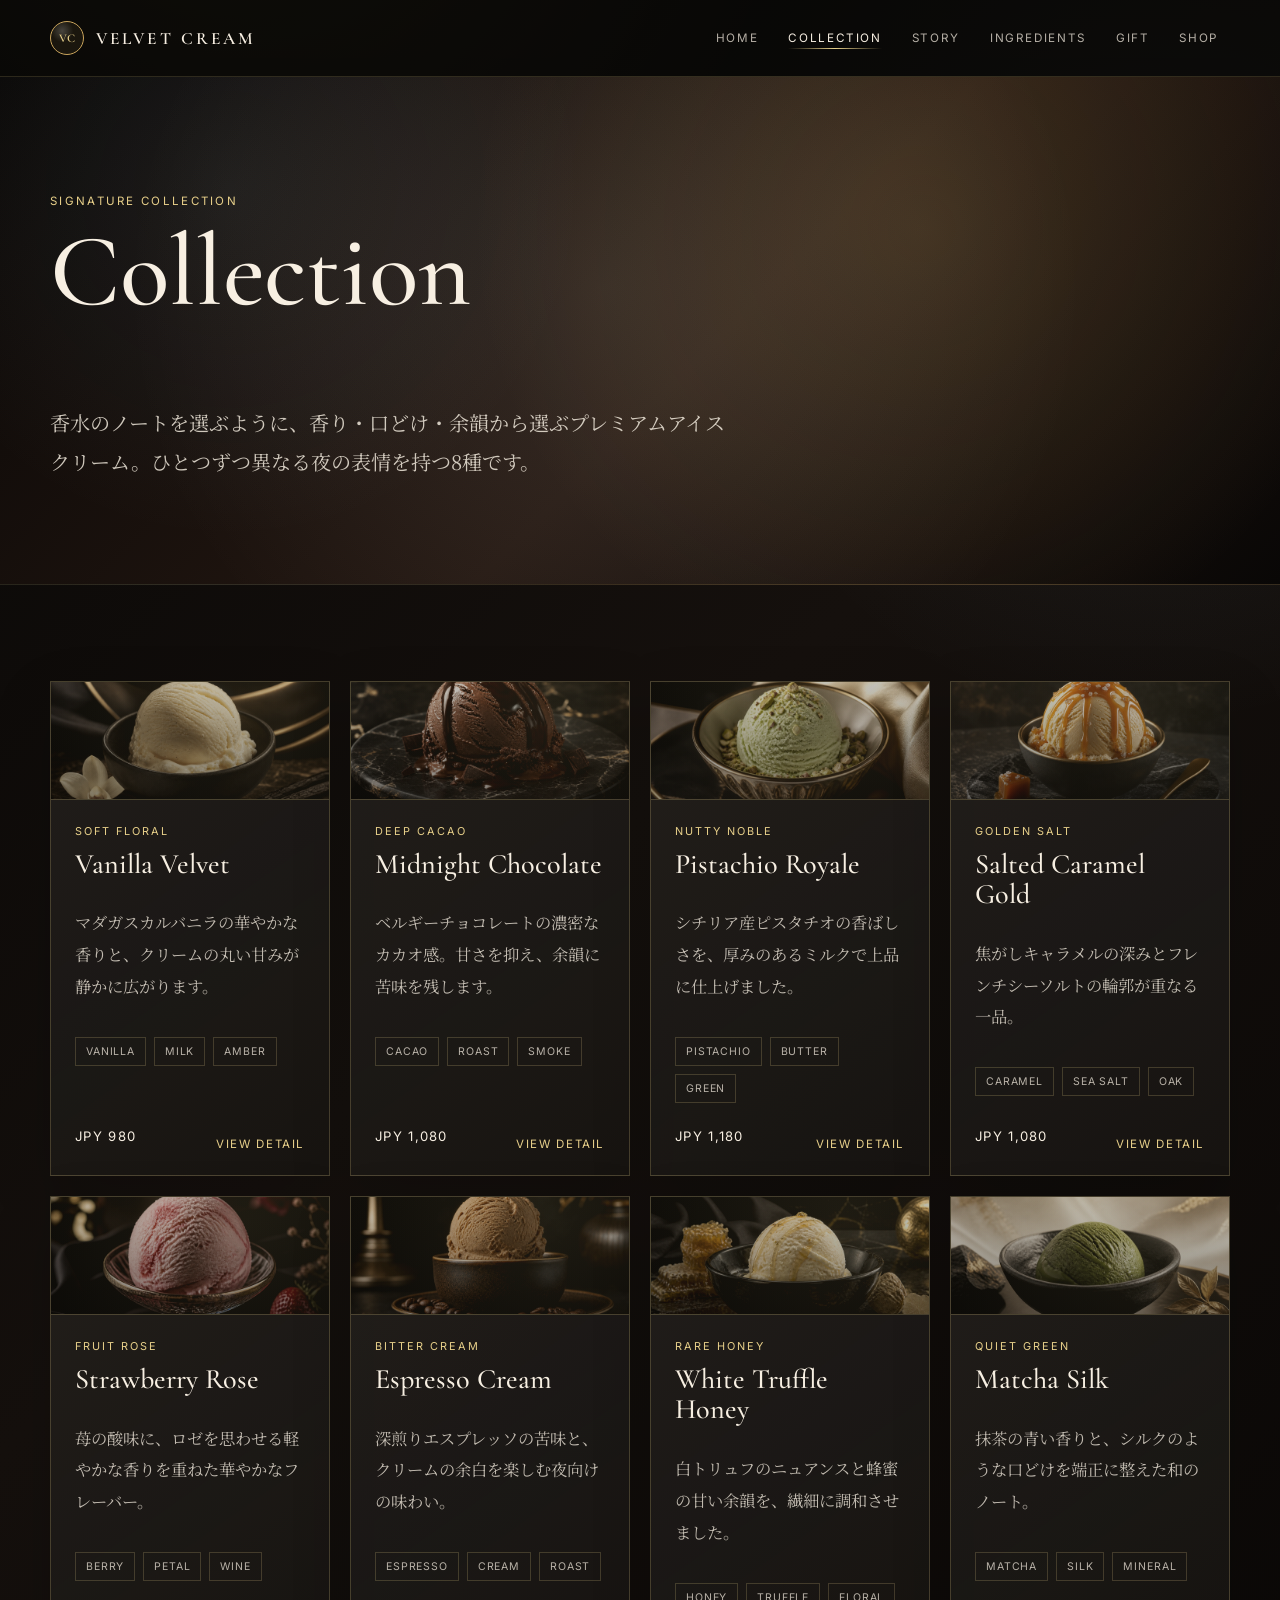
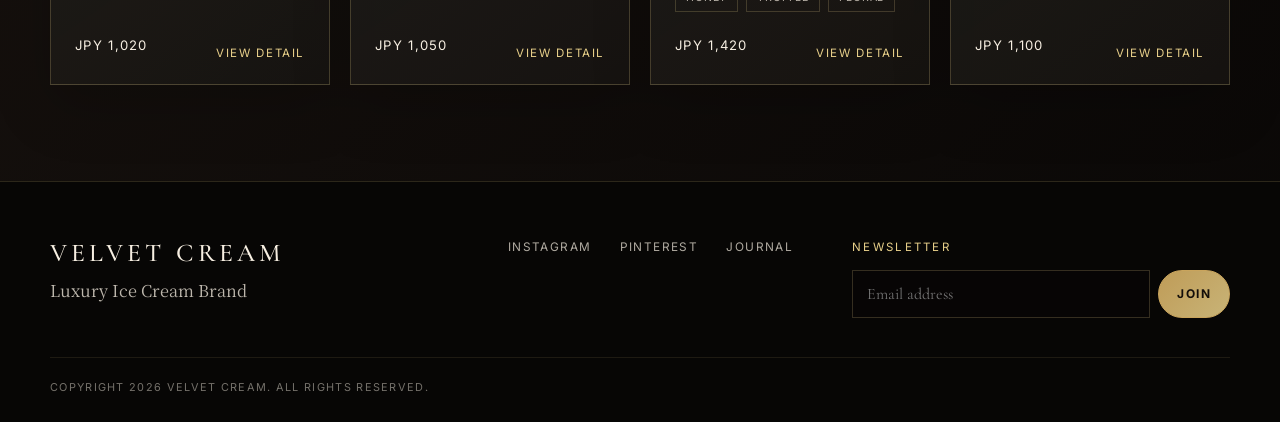
==== commit 87dbb0cf: "Improve VELVET CREAM brand experience" ====
--- a/collection.html
+++ b/collection.html
@@ -9,22 +9,129 @@
   <link href="https://fonts.googleapis.com/css2?family=Cormorant+Garamond:wght@400;500;600&family=Inter:wght@400;500;700&family=Noto+Serif+JP:wght@400;600&display=swap" rel="stylesheet">
   <link rel="stylesheet" href="styles.css">
 </head>
-<body><div class="site-shell">
-  <header class="topbar"><div class="nav-wrap"><a class="brand-mark" href="index.html"><span class="brand-seal">VC</span>VELVET CREAM</a><button class="menu-toggle" type="button" aria-label="Open menu" aria-expanded="false"><span></span><span></span><span></span></button><nav class="main-nav"><a href="index.html">Home</a><a class="active" href="collection.html">Collection</a><a href="story.html">Story</a><a href="ingredients.html">Ingredients</a><a href="gift.html">Gift</a><a href="shop.html">Shop</a></nav></div></header>
-  <main>
-    <section class="page-hero"><div class="section reveal"><p class="eyebrow">Signature Collection</p><h1>Collection</h1><p class="jp lead">香水のノートを選ぶように、香り・口どけ・余韻から選ぶプレミアムアイスクリーム。ひとつずつ異なる夜の表情を持つ8種です。</p></div></section>
-    <section class="section">
-      <div class="card-grid four">
-        <article class="flavor-card reveal"><div class="swatch"><img src="assets/visuals/flavor-vanilla.png" alt="Premium vanilla ice cream scoop in a black ceramic bowl"></div><p class="meta">Soft Floral</p><h3>Vanilla Velvet</h3><p class="jp">マダガスカルバニラの華やかな香りと、クリームの丸い甘みが静かに広がります。</p><div class="notes"><span>Vanilla</span><span>Milk</span><span>Amber</span></div><div class="card-foot"><span class="price">JPY 980</span><a class="soft-link" href="#">View Detail</a></div></article>
-        <article class="flavor-card reveal"><div class="swatch"><img src="assets/visuals/flavor-chocolate.png" alt="Luxury dark chocolate ice cream scoop with glossy chocolate sauce"></div><p class="meta">Deep Cacao</p><h3>Midnight Chocolate</h3><p class="jp">ベルギーチョコレートの濃密なカカオ感。甘さを抑え、余韻に苦味を残します。</p><div class="notes"><span>Cacao</span><span>Roast</span><span>Smoke</span></div><div class="card-foot"><span class="price">JPY 1,080</span><a class="soft-link" href="#">View Detail</a></div></article>
-        <article class="flavor-card reveal"><div class="swatch"><img src="assets/visuals/flavor-pistachio.png" alt="Premium pistachio ice cream scoop with crushed pistachios"></div><p class="meta">Nutty Noble</p><h3>Pistachio Royale</h3><p class="jp">シチリア産ピスタチオの香ばしさを、厚みのあるミルクで上品に仕上げました。</p><div class="notes"><span>Pistachio</span><span>Butter</span><span>Green</span></div><div class="card-foot"><span class="price">JPY 1,180</span><a class="soft-link" href="#">View Detail</a></div></article>
-        <article class="flavor-card reveal"><div class="swatch"><img src="assets/visuals/flavor-caramel.png" alt="Luxury salted caramel ice cream with caramel drizzle and a gold spoon"></div><p class="meta">Golden Salt</p><h3>Salted Caramel Gold</h3><p class="jp">焦がしキャラメルの深みとフレンチシーソルトの輪郭が重なる一品。</p><div class="notes"><span>Caramel</span><span>Sea Salt</span><span>Oak</span></div><div class="card-foot"><span class="price">JPY 1,080</span><a class="soft-link" href="#">View Detail</a></div></article>
-        <article class="flavor-card reveal"><div class="swatch"><img src="assets/visuals/flavor-strawberry.png" alt="Elegant pale rose strawberry ice cream scoop on a dark luxury background"></div><p class="meta">Fruit Rosé</p><h3>Strawberry Rosé</h3><p class="jp">苺の酸味に、ロゼを思わせる軽やかな香りを重ねた華やかなフレーバー。</p><div class="notes"><span>Berry</span><span>Petal</span><span>Wine</span></div><div class="card-foot"><span class="price">JPY 1,020</span><a class="soft-link" href="#">View Detail</a></div></article>
-        <article class="flavor-card reveal"><div class="swatch"><img src="assets/visuals/flavor-espresso.png" alt="Luxury espresso ice cream scoop with coffee beans"></div><p class="meta">Bitter Cream</p><h3>Espresso Cream</h3><p class="jp">深煎りエスプレッソの苦味と、クリームの余白を楽しむ夜向けの味わい。</p><div class="notes"><span>Espresso</span><span>Cream</span><span>Roast</span></div><div class="card-foot"><span class="price">JPY 1,050</span><a class="soft-link" href="#">View Detail</a></div></article>
-        <article class="flavor-card reveal"><div class="swatch"><img src="assets/visuals/flavor-honey.png" alt="Premium cream ice cream with honey drizzle on dark marble"></div><p class="meta">Rare Honey</p><h3>White Truffle Honey</h3><p class="jp">白トリュフのニュアンスと蜂蜜の甘い余韻を、繊細に調和させました。</p><div class="notes"><span>Honey</span><span>Truffle</span><span>Floral</span></div><div class="card-foot"><span class="price">JPY 1,420</span><a class="soft-link" href="#">View Detail</a></div></article>
-        <article class="flavor-card reveal"><div class="swatch"><img src="assets/visuals/flavor-matcha.png" alt="Luxury matcha ice cream scoop in a black ceramic bowl"></div><p class="meta">Quiet Green</p><h3>Matcha Silk</h3><p class="jp">抹茶の青い香りと、シルクのような口どけを端正に整えた和のノート。</p><div class="notes"><span>Matcha</span><span>Silk</span><span>Mineral</span></div><div class="card-foot"><span class="price">JPY 1,100</span><a class="soft-link" href="#">View Detail</a></div></article>
+<body>
+  <div class="site-shell">
+    <header class="topbar">
+      <div class="nav-wrap">
+        <a class="brand-mark" href="index.html"><span class="brand-seal">VC</span>VELVET CREAM</a>
+        <button class="menu-toggle" type="button" aria-label="Open menu" aria-expanded="false"><span></span><span></span><span></span></button>
+        <nav class="main-nav">
+          <a href="index.html">Home</a>
+          <a class="active" href="collection.html">Collection</a>
+          <a href="story.html">Story</a>
+          <a href="ingredients.html">Ingredients</a>
+          <a href="gift.html">Gift</a>
+          <a href="shop.html">Shop</a>
+        </nav>
       </div>
-    </section>
-  </main>
-  <footer class="footer"><div class="footer-inner"><div><h2>VELVET CREAM</h2><p class="jp">Luxury Ice Cream Brand</p></div><div class="socials"><a href="#">Instagram</a><a href="#">Pinterest</a><a href="#">Journal</a></div><div><p class="eyebrow">Newsletter</p><form class="newsletter"><input type="email" placeholder="Email address"><button class="btn" type="button">Join</button></form></div></div><div class="copyright">Copyright 2026 VELVET CREAM. All Rights Reserved.</div></footer>
-</div><script src="script.js"></script></body></html>
+    </header>
+
+    <main>
+      <section class="page-hero">
+        <div class="section reveal">
+          <p class="eyebrow">Signature Collection</p>
+          <h1>Collection</h1>
+          <p class="jp lead">香水のノートを選ぶように、香り・口どけ・余韻から選ぶプレミアムアイスクリーム。ひとつずつ異なる夜の表情を持つ8種です。</p>
+        </div>
+      </section>
+
+      <section class="section">
+        <div class="card-grid four">
+          <article class="flavor-card reveal">
+            <div class="swatch"><img src="assets/visuals/flavor-vanilla.png" alt="Premium vanilla ice cream scoop in a black ceramic bowl"></div>
+            <p class="meta">Soft Floral</p>
+            <h3>Vanilla Velvet</h3>
+            <p class="jp">マダガスカルバニラの華やかな香りと、クリームの丸い甘みが静かに広がります。</p>
+            <div class="notes"><span>Vanilla</span><span>Milk</span><span>Amber</span></div>
+            <div class="card-foot"><span class="price">JPY 980</span><button class="soft-link detail-trigger" type="button" data-flavor="Vanilla Velvet" data-mood="A soft floral signature for quiet evenings." data-description="マダガスカルバニラの華やかな香りと、なめらかなクリームの余韻を楽しむシグネチャーフレーバーです。" data-notes="Vanilla / Milk / Amber" data-texture="Smooth / Creamy / Light Finish" data-scene="夜の映画時間、食後のデザート、ギフトの最初の一品" data-pairing="Black coffee / Champagne / Butter cookie" data-price="JPY 980">View Detail</button></div>
+          </article>
+          <article class="flavor-card reveal">
+            <div class="swatch"><img src="assets/visuals/flavor-chocolate.png" alt="Luxury dark chocolate ice cream scoop with glossy chocolate sauce"></div>
+            <p class="meta">Deep Cacao</p>
+            <h3>Midnight Chocolate</h3>
+            <p class="jp">ベルギーチョコレートの濃密なカカオ感。甘さを抑え、余韻に苦味を残します。</p>
+            <div class="notes"><span>Cacao</span><span>Roast</span><span>Smoke</span></div>
+            <div class="card-foot"><span class="price">JPY 1,080</span><button class="soft-link detail-trigger" type="button" data-flavor="Midnight Chocolate" data-mood="A deep cacao profile for the last course of the night." data-description="ベルギーチョコレートの濃密なカカオ感に、静かなスモーキーさを重ねた大人のチョコレートフレーバーです。" data-notes="Cacao / Roast / Smoke" data-texture="Dense / Smooth / Long Bitter Finish" data-scene="ディナー後、赤ワインの余韻、上質な手土産" data-pairing="Red wine / Espresso / Hazelnut tuile" data-price="JPY 1,080">View Detail</button></div>
+          </article>
+          <article class="flavor-card reveal">
+            <div class="swatch"><img src="assets/visuals/flavor-pistachio.png" alt="Premium pistachio ice cream scoop with crushed pistachios"></div>
+            <p class="meta">Nutty Noble</p>
+            <h3>Pistachio Royale</h3>
+            <p class="jp">シチリア産ピスタチオの香ばしさを、厚みのあるミルクで上品に仕上げました。</p>
+            <div class="notes"><span>Pistachio</span><span>Butter</span><span>Green</span></div>
+            <div class="card-foot"><span class="price">JPY 1,180</span><button class="soft-link detail-trigger" type="button" data-flavor="Pistachio Royale" data-mood="A noble nutty note with restrained richness." data-description="シチリア産ピスタチオの香ばしさと、クリームの厚みを端正に合わせた、ギフトにも映える一品です。" data-notes="Pistachio / Butter / Green" data-texture="Velvety / Rich / Rounded" data-scene="記念日のデザート、来客時の一皿、贈答用ボックス" data-pairing="Champagne / Financier / Roasted almond" data-price="JPY 1,180">View Detail</button></div>
+          </article>
+          <article class="flavor-card reveal">
+            <div class="swatch"><img src="assets/visuals/flavor-caramel.png" alt="Luxury salted caramel ice cream with caramel drizzle and a gold spoon"></div>
+            <p class="meta">Golden Salt</p>
+            <h3>Salted Caramel Gold</h3>
+            <p class="jp">焦がしキャラメルの深みとフレンチシーソルトの輪郭が重なる一品。</p>
+            <div class="notes"><span>Caramel</span><span>Sea Salt</span><span>Oak</span></div>
+            <div class="card-foot"><span class="price">JPY 1,080</span><button class="soft-link detail-trigger" type="button" data-flavor="Salted Caramel Gold" data-mood="A golden caramel note sharpened by French sea salt." data-description="焦がしキャラメルの奥行きに、フレンチシーソルトの輪郭を添えた、甘さと塩味の均衡を楽しむフレーバーです。" data-notes="Caramel / Sea Salt / Oak" data-texture="Glossy / Creamy / Warm Finish" data-scene="休日の夜、ホームパーティー、甘いものが好きな方へのギフト" data-pairing="Whisky / Butter cookie / Roasted pear" data-price="JPY 1,080">View Detail</button></div>
+          </article>
+          <article class="flavor-card reveal">
+            <div class="swatch"><img src="assets/visuals/flavor-strawberry.png" alt="Elegant pale rose strawberry ice cream scoop on a dark luxury background"></div>
+            <p class="meta">Fruit Rose</p>
+            <h3>Strawberry Rose</h3>
+            <p class="jp">苺の酸味に、ロゼを思わせる軽やかな香りを重ねた華やかなフレーバー。</p>
+            <div class="notes"><span>Berry</span><span>Petal</span><span>Wine</span></div>
+            <div class="card-foot"><span class="price">JPY 1,020</span><button class="soft-link detail-trigger" type="button" data-flavor="Strawberry Rose" data-mood="A pale berry note with a celebratory rose tone." data-description="苺の瑞々しい酸味に、ロゼを思わせる軽やかな香りを重ね、華やかさを控えめに整えました。" data-notes="Berry / Petal / Wine" data-texture="Fresh / Soft / Clean Finish" data-scene="誕生日、ブランチ後、春のギフト" data-pairing="Rose tea / Sparkling wine / Shortbread" data-price="JPY 1,020">View Detail</button></div>
+          </article>
+          <article class="flavor-card reveal">
+            <div class="swatch"><img src="assets/visuals/flavor-espresso.png" alt="Luxury espresso ice cream scoop with coffee beans"></div>
+            <p class="meta">Bitter Cream</p>
+            <h3>Espresso Cream</h3>
+            <p class="jp">深煎りエスプレッソの苦味と、クリームの余白を楽しむ夜向けの味わい。</p>
+            <div class="notes"><span>Espresso</span><span>Cream</span><span>Roast</span></div>
+            <div class="card-foot"><span class="price">JPY 1,050</span><button class="soft-link detail-trigger" type="button" data-flavor="Espresso Cream" data-mood="A bitter cream note for calm late hours." data-description="深煎りエスプレッソの苦味とクリームのまろやかさを、夜に合う落ち着いた余韻へ仕立てています。" data-notes="Espresso / Cream / Roast" data-texture="Smooth / Airy / Bitter Finish" data-scene="仕事終わり、読書時間、甘さ控えめのギフト" data-pairing="Cognac / Dark chocolate / Biscotti" data-price="JPY 1,050">View Detail</button></div>
+          </article>
+          <article class="flavor-card reveal">
+            <div class="swatch"><img src="assets/visuals/flavor-honey.png" alt="Premium cream ice cream with honey drizzle on dark marble"></div>
+            <p class="meta">Rare Honey</p>
+            <h3>White Truffle Honey</h3>
+            <p class="jp">白トリュフのニュアンスと蜂蜜の甘い余韻を、繊細に調和させました。</p>
+            <div class="notes"><span>Honey</span><span>Truffle</span><span>Floral</span></div>
+            <div class="card-foot"><span class="price">JPY 1,420</span><button class="soft-link detail-trigger" type="button" data-flavor="White Truffle Honey" data-mood="A rare honey note with a discreet truffle shadow." data-description="白トリュフの繊細なニュアンスと蜂蜜の甘い余韻を、香りが立ちすぎない上品なバランスで調和させました。" data-notes="Honey / Truffle / Floral" data-texture="Silken / Lush / Aromatic Finish" data-scene="特別な贈り物、ワイン会、記念日の締めくくり" data-pairing="Champagne / Blue cheese / Brioche" data-price="JPY 1,420">View Detail</button></div>
+          </article>
+          <article class="flavor-card reveal">
+            <div class="swatch"><img src="assets/visuals/flavor-matcha.png" alt="Luxury matcha ice cream scoop in a black ceramic bowl"></div>
+            <p class="meta">Quiet Green</p>
+            <h3>Matcha Silk</h3>
+            <p class="jp">抹茶の青い香りと、シルクのような口どけを端正に整えた和のノート。</p>
+            <div class="notes"><span>Matcha</span><span>Silk</span><span>Mineral</span></div>
+            <div class="card-foot"><span class="price">JPY 1,100</span><button class="soft-link detail-trigger" type="button" data-flavor="Matcha Silk" data-mood="A quiet green note with a silk-like finish." data-description="抹茶の青い香りと、シルクのような口どけを端正に整えた和のノートです。" data-notes="Matcha / Silk / Mineral" data-texture="Silky / Refined / Gentle Bitter" data-scene="静かな午後、和食後のデザート、海外の方へのギフト" data-pairing="Sencha / White chocolate / Almond sable" data-price="JPY 1,100">View Detail</button></div>
+          </article>
+        </div>
+      </section>
+    </main>
+
+    <div class="flavor-modal" aria-hidden="true">
+      <div class="modal-backdrop" data-modal-close></div>
+      <section class="modal-panel" role="dialog" aria-modal="true" aria-labelledby="modalFlavorName">
+        <button class="modal-close" type="button" aria-label="Close detail" data-modal-close>Close</button>
+        <p class="eyebrow">Flavor Detail</p>
+        <h2 id="modalFlavorName">Vanilla Velvet</h2>
+        <p class="modal-mood">A soft floral signature for quiet evenings.</p>
+        <p class="jp modal-description">マダガスカルバニラの華やかな香りと、なめらかなクリームの余韻を楽しむシグネチャーフレーバーです。</p>
+        <div class="modal-specs">
+          <div><span>Taste Notes</span><strong data-modal-notes>Vanilla / Milk / Amber</strong></div>
+          <div><span>Texture</span><strong data-modal-texture>Smooth / Creamy / Light Finish</strong></div>
+          <div><span>Recommended Scene</span><strong data-modal-scene>夜の映画時間、食後のデザート、ギフトの最初の一品</strong></div>
+          <div><span>Pairing</span><strong data-modal-pairing>Black coffee / Champagne / Butter cookie</strong></div>
+          <div><span>Price</span><strong data-modal-price>JPY 980</strong></div>
+        </div>
+      </section>
+    </div>
+
+    <footer class="footer">
+      <div class="footer-inner">
+        <div><h2>VELVET CREAM</h2><p class="jp">Luxury Ice Cream Brand</p></div>
+        <div class="socials"><a href="#">Instagram</a><a href="#">Pinterest</a><a href="#">Journal</a></div>
+        <div><p class="eyebrow">Newsletter</p><form class="newsletter"><input type="email" placeholder="Email address"><button class="btn" type="button">Join</button></form></div>
+      </div>
+      <div class="copyright">Copyright 2026 VELVET CREAM. All Rights Reserved.</div>
+    </footer>
+  </div>
+  <script src="script.js"></script>
+</body>
+</html>
--- a/styles.css
+++ b/styles.css
@@ -37,6 +37,10 @@
   overflow: hidden;
 }
 
+body.modal-open {
+  overflow: hidden;
+}
+
 a {
   color: inherit;
   text-decoration: none;
@@ -294,7 +298,7 @@
 .button-row {
   display: flex;
   flex-wrap: wrap;
-  gap: 14px;
+  gap: 18px;
   margin-top: 34px;
 }
 
@@ -425,6 +429,7 @@
 .flavor-card,
 .gift-card,
 .ingredient-card,
+.value-card,
 .info-panel,
 .form-panel {
   position: relative;
@@ -439,7 +444,8 @@
 .lux-card:hover,
 .flavor-card:hover,
 .gift-card:hover,
-.ingredient-card:hover {
+.ingredient-card:hover,
+.value-card:hover {
   transform: translateY(-6px);
   border-color: rgba(232,208,138,0.48);
   box-shadow: 0 30px 70px rgba(0,0,0,0.32);
@@ -448,6 +454,15 @@
 .lux-card {
   min-height: 250px;
   padding: 28px;
+}
+
+.value-card {
+  min-height: 230px;
+  padding: 34px;
+}
+
+.value-card .meta {
+  margin-bottom: 28px;
 }
 
 .texture-top {
@@ -507,11 +522,19 @@
 .soft-link {
   display: inline-flex;
   margin-top: 16px;
+  padding: 0;
+  border: 0;
+  background: none;
   color: var(--gold-bright);
   font-family: Inter, Arial, sans-serif;
   font-size: 0.72rem;
   letter-spacing: 0.14em;
   text-transform: uppercase;
+  cursor: pointer;
+}
+
+.soft-link:hover {
+  color: var(--cream);
 }
 
 .mood-grid {
@@ -656,6 +679,10 @@
   text-transform: uppercase;
 }
 
+.gift-flow .timeline-item {
+  padding-block: 34px;
+}
+
 .quote-band,
 .cta-band {
   position: relative;
@@ -675,6 +702,54 @@
 .cta-band h2 {
   max-width: 900px;
   margin-inline: auto;
+}
+
+.care-list {
+  width: min(820px, 100%);
+  margin: 34px auto 0;
+  display: grid;
+  gap: 18px;
+  text-align: left;
+}
+
+.order-summary {
+  margin: 30px 0 22px;
+  padding: 24px;
+  border: 1px solid rgba(232,208,138,0.2);
+  background:
+    linear-gradient(145deg, rgba(247,239,226,0.06), rgba(247,239,226,0.02)),
+    rgba(8, 7, 6, 0.34);
+}
+
+.summary-row {
+  display: flex;
+  justify-content: space-between;
+  gap: 20px;
+  padding: 14px 0;
+  border-top: 1px solid rgba(232,208,138,0.12);
+  color: rgba(247,239,226,0.68);
+  font-family: Inter, Arial, sans-serif;
+  font-size: 0.74rem;
+  letter-spacing: 0.08em;
+  text-transform: uppercase;
+}
+
+.summary-row strong {
+  color: var(--cream);
+  font-weight: 500;
+  text-align: right;
+}
+
+.summary-row.total {
+  margin-bottom: 20px;
+}
+
+.summary-row.total strong {
+  color: var(--gold-bright);
+}
+
+.order-summary .btn {
+  width: 100%;
 }
 
 .spec-list {
@@ -805,8 +880,10 @@
 
 .footer-links,
 .socials {
-  display: grid;
-  gap: 10px;
+  display: flex;
+  flex-wrap: wrap;
+  gap: 16px 28px;
+  align-content: start;
 }
 
 .footer a {
@@ -829,6 +906,103 @@
 .newsletter .btn {
   min-height: 46px;
   padding-inline: 18px;
+}
+
+.flavor-modal {
+  position: fixed;
+  inset: 0;
+  z-index: 100;
+  display: grid;
+  place-items: center;
+  padding: 28px;
+  opacity: 0;
+  pointer-events: none;
+  transition: opacity 220ms ease;
+}
+
+.flavor-modal.is-open {
+  opacity: 1;
+  pointer-events: auto;
+}
+
+.modal-backdrop {
+  position: absolute;
+  inset: 0;
+  background: rgba(5, 4, 3, 0.78);
+  backdrop-filter: blur(14px);
+}
+
+.modal-panel {
+  position: relative;
+  z-index: 1;
+  width: min(760px, 100%);
+  max-height: min(780px, calc(100vh - 56px));
+  overflow: auto;
+  padding: clamp(28px, 5vw, 54px);
+  border: 1px solid rgba(232,208,138,0.34);
+  background:
+    radial-gradient(circle at 82% 16%, rgba(201,164,92,0.18), transparent 18rem),
+    linear-gradient(145deg, rgba(38,24,18,0.98), rgba(8,7,6,0.98));
+  box-shadow: 0 40px 110px rgba(0,0,0,0.58);
+}
+
+.modal-panel h2 {
+  margin-bottom: 16px;
+}
+
+.modal-mood {
+  margin-bottom: 18px;
+  color: var(--gold-bright);
+  font-family: Inter, Arial, sans-serif;
+  font-size: 0.86rem;
+  letter-spacing: 0.1em;
+  text-transform: uppercase;
+}
+
+.modal-close {
+  position: absolute;
+  top: 20px;
+  right: 20px;
+  border: 1px solid rgba(232,208,138,0.28);
+  background: rgba(247,239,226,0.04);
+  color: var(--cream);
+  padding: 10px 14px;
+  font-family: Inter, Arial, sans-serif;
+  font-size: 0.68rem;
+  letter-spacing: 0.14em;
+  text-transform: uppercase;
+  cursor: pointer;
+}
+
+.modal-specs {
+  display: grid;
+  gap: 0;
+  margin-top: 30px;
+  border-top: 1px solid rgba(232,208,138,0.16);
+}
+
+.modal-specs div {
+  display: grid;
+  grid-template-columns: 190px 1fr;
+  gap: 24px;
+  padding: 18px 0;
+  border-bottom: 1px solid rgba(232,208,138,0.14);
+}
+
+.modal-specs span {
+  color: var(--gold-bright);
+  font-family: Inter, Arial, sans-serif;
+  font-size: 0.7rem;
+  letter-spacing: 0.14em;
+  text-transform: uppercase;
+}
+
+.modal-specs strong {
+  color: rgba(247,239,226,0.84);
+  font-family: "Noto Serif JP", "Hiragino Mincho ProN", serif;
+  font-size: 0.98rem;
+  font-weight: 400;
+  line-height: 1.8;
 }
 
 .copyright {
@@ -904,6 +1078,11 @@
   .mood-grid {
     grid-template-columns: 1fr 1fr;
   }
+
+  .modal-specs div {
+    grid-template-columns: 1fr;
+    gap: 8px;
+  }
 }
 
 @media (max-width: 640px) {
@@ -912,7 +1091,9 @@
   .hero-inner,
   .footer-inner,
   .copyright {
-    width: min(100% - 28px, 1180px);
+    width: min(calc(100% - 28px), 362px);
+    margin-left: 14px;
+    margin-right: auto;
   }
 
   .brand-mark {
@@ -944,7 +1125,15 @@
   }
 
   h1 {
-    font-size: clamp(3rem, 16vw, 4.5rem);
+    font-size: clamp(2rem, 8.5vw, 2.25rem);
+    line-height: 1;
+    max-width: 100%;
+    overflow-wrap: break-word;
+  }
+
+  h2 {
+    font-size: clamp(1.85rem, 9vw, 2.35rem);
+    overflow-wrap: break-word;
   }
 
   .product-portrait {
@@ -984,12 +1173,57 @@
     gap: 10px;
   }
 
+  .hero-actions,
+  .button-row {
+    display: grid;
+    justify-items: start;
+    gap: 14px;
+  }
+
+  .hero-actions .btn,
+  .button-row .btn {
+    max-width: 100%;
+    min-height: 50px;
+    padding: 12px 20px;
+    white-space: normal;
+    line-height: 1.35;
+    text-align: center;
+  }
+
   .card-foot {
     align-items: flex-start;
     flex-direction: column;
   }
 
+  .summary-row {
+    display: grid;
+    gap: 7px;
+  }
+
+  .summary-row strong {
+    text-align: left;
+  }
+
+  .socials {
+    display: grid;
+    gap: 14px;
+  }
+
   .newsletter {
     display: grid;
   }
-}
+
+  .flavor-modal {
+    padding: 14px;
+  }
+
+  .modal-panel {
+    max-height: calc(100vh - 28px);
+    padding-top: 62px;
+  }
+
+  .modal-close {
+    top: 16px;
+    right: 16px;
+  }
+}
